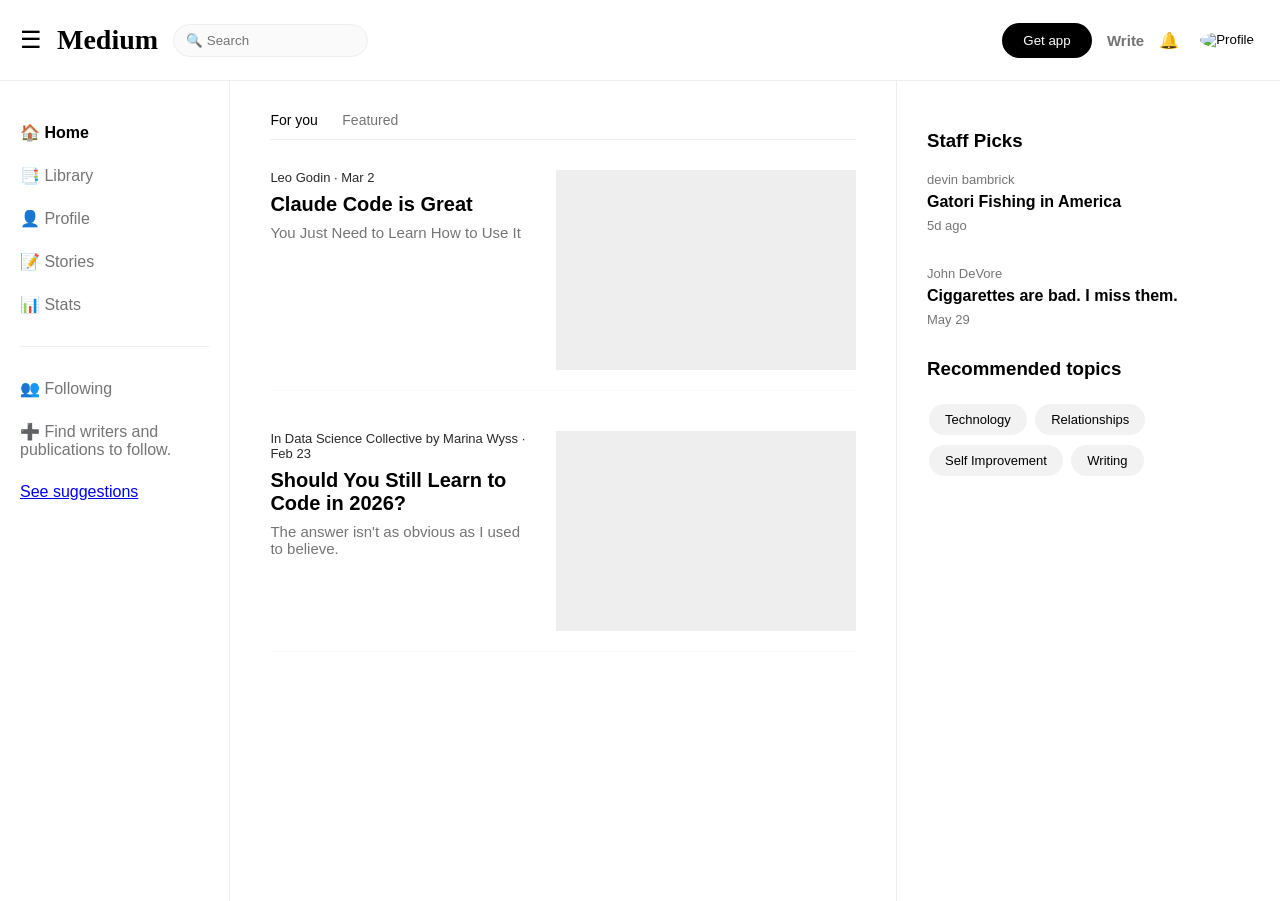
==== CSS/lecture6/Index.html @ 044393eb "n" ====
<!DOCTYPE html>
<html lang="en">
<head>
    <meta charset="UTF-8">
    <meta name="viewport" content="width=device-width, initial-scale=1.0">
    <title>Medium</title>
    <link rel="stylesheet" href="style.css">
</head>
<body>
    <div class="layout">         
        <header class="navbar">
            <div class="nav-left">
                <div class="menu-icon">&#9776;</div>
                <h1 class="logo">Medium</h1>
                <input type="search" placeholder="🔍 Search">
            </div>
            <div class="nav-right">
                <button class="button">Get app</button>
                <h6 class="write">Write</h6>
                <h4 class="bell">🔔</h4>
                <button class="button2">
                    <img src="https://thumbs.dreamstime.com/b/cute-cartoon-style-yellow-octopus-large-eyes-floats-underwater-surrounded-cute-cartoon-style-yellow-octopus-large-387628669.jpg" alt="Profile">
                </button>
            </div>
        </header>

        <div class="main-container">
            <nav class="sidebar">
                <ul class="no-bullets">
                    <li class="active">🏠 Home</li>
                    <li>📑 Library</li>
                    <li>👤 Profile</li>
                    <li>📝 Stories</li>
                    <li>📊 Stats</li>
                    <hr class="nav-divider">
                    <li>👥 Following</li>
                    <li>➕ Find writers and publications to follow.</li>
                    <li><a href="#">See suggestions</a></li>
                </ul>
            </nav>
            <main class="feed">
                <header class="feedTabs">
                    <span class="active-tab">For you</span>
                    <span>Featured</span>
                </header>
                
                <article class="post">
                    <div class="post-content">
                        <p class="author">Leo Godin · Mar 2</p>
                        <h2>Claude Code is Great</h2>
                        <p class="content">You Just Need to Learn How to Use It</p>
                    </div>
                    <div class="post-image">
            
                    </div>
                </article>
                
                <article class="post">
                    <div class="post-content">
                        <p class="author">In Data Science Collective by Marina Wyss · Feb 23</p>
                        <h2>Should You Still Learn to Code in 2026?</h2>
                        <p class="content">The answer isn't as obvious as I used to believe.</p>
                    </div>
                    <div class="post-image"></div>
                </article>
            </main>

            <aside class="rightBar">
                <h3>Staff Picks</h3>
                <div class="staffPicks">
                    <span>devin bambrick</span>
                    <p><strong>Gatori Fishing in America</strong></p>
                    <span>5d ago</span>
                </div>
                <div class="staffPicks">
                    <span>John DeVore</span>
                    <p><strong>Ciggarettes are bad. I miss them.</strong></p>
                    <span>May 29</span>
                </div>
                <div class="topics">
                    <h3>Recommended topics</h3>
                    <button>Technology</button>
                    <button>Relationships</button>
                    <button>Self Improvement</button>
                    <button>Writing</button>
                </div>
            </aside>
        </div>
    </div>
</body>
</html>
---- CSS/lecture6/style.css ----
body {
    margin: 0;
    font-family: sans-serif;
}
.navbar {
    display: flex;
    align-items: center;
    justify-content: space-between;
    padding: 10px 20px;
    border-bottom: 1px solid #eee;
    height: 60px;
}
.nav-left, .nav-right {
    display: flex;
    align-items: center;
    gap: 15px;
}
.menu-icon {
    font-size: 24px;
    cursor: pointer;
}
.logo {
    font-family: serif;
    font-weight: bold;
    margin: 0;
    font-size: 28px;
}
.navbar input[type="search"] {
    padding: 8px 12px;
    border-radius: 20px;
    border: 1px solid #eee;
    background-color: #fafafa;
}
.write {
    font-size: 15px;
    cursor: pointer;
    color: rgb(116, 115, 115);
    margin: 0;
}
.button {
    width: 90px;
    height: 35px;
    background-color: black;
    color: white;
    border-radius: 50px;
    border: none;
    cursor: pointer;
}
.button2 {
    border: none;
    background: none;
    cursor: pointer;
}
.button2 img {
    border-radius: 50%;
    width: 32px;
    height: 32px;
    object-fit: cover;
}
.main-container {
    display: grid;
    grid-template-columns: 18% 52% 30%;
    min-height: calc(100vh - 80px);
}
.sidebar {
    padding: 30px 20px;
    border-right: 1px solid #eee;
}
.no-bullets {
    list-style-type: none;
    padding: 0;
    margin: 0;
}
.no-bullets li {
    padding: 12px 0;
    color: #757575;
    cursor: pointer;
}
.no-bullets li.active {
    color: black;
    font-weight: bold;
}
.nav-divider {
    border: 0;
    border-top: 1px solid #eee;
    margin: 20px 0;
}
.feed {
    padding: 30px 40px;
}
.feedTabs {
    border-bottom: 1px solid #eee;
    padding-bottom: 10px;
    margin-bottom: 30px;
}
.feedTabs span {
    margin-right: 20px;
    color: #757575;
    cursor: pointer;
    font-size: 14px;
}
.feedTabs .active-tab {
    color: black;
    font-weight: 500;
}
.post {
    display: flex;
    justify-content: space-between;
    gap: 20px;
    margin-bottom: 40px;
    border-bottom: 1px solid #fafafa;
    padding-bottom: 20px;
}
.post-content {
    flex: 1;
}
.post h2 { 
    font-size: 20px; 
    margin: 8px 0; 
    font-weight: bold;
}
.author { 
    font-size: 13px; 
    color: #292929; 
    margin: 0;
}
.content { 
    color: #757575; 
    font-size: 15px; 
    margin: 0;
}
.post-image {
    width: 300px;
    height: 200px;
    background-color: #eee;
    overflow: hidden;
}
.rightBar {
    padding: 30px;
    border-left: 1px solid #eee;
}
.staffPicks {
    margin-bottom: 30px;
}
.staffPicks span {
    font-size: 13px;
    color: #757575;
}
.staffPicks p {
    margin: 5px 0;
}
.topics button {
    background: #f2f2f2;
    border: none;
    padding: 8px 16px;
    border-radius: 20px;
    margin: 5px 2px;
    cursor: pointer;
    font-size: 13px;
}
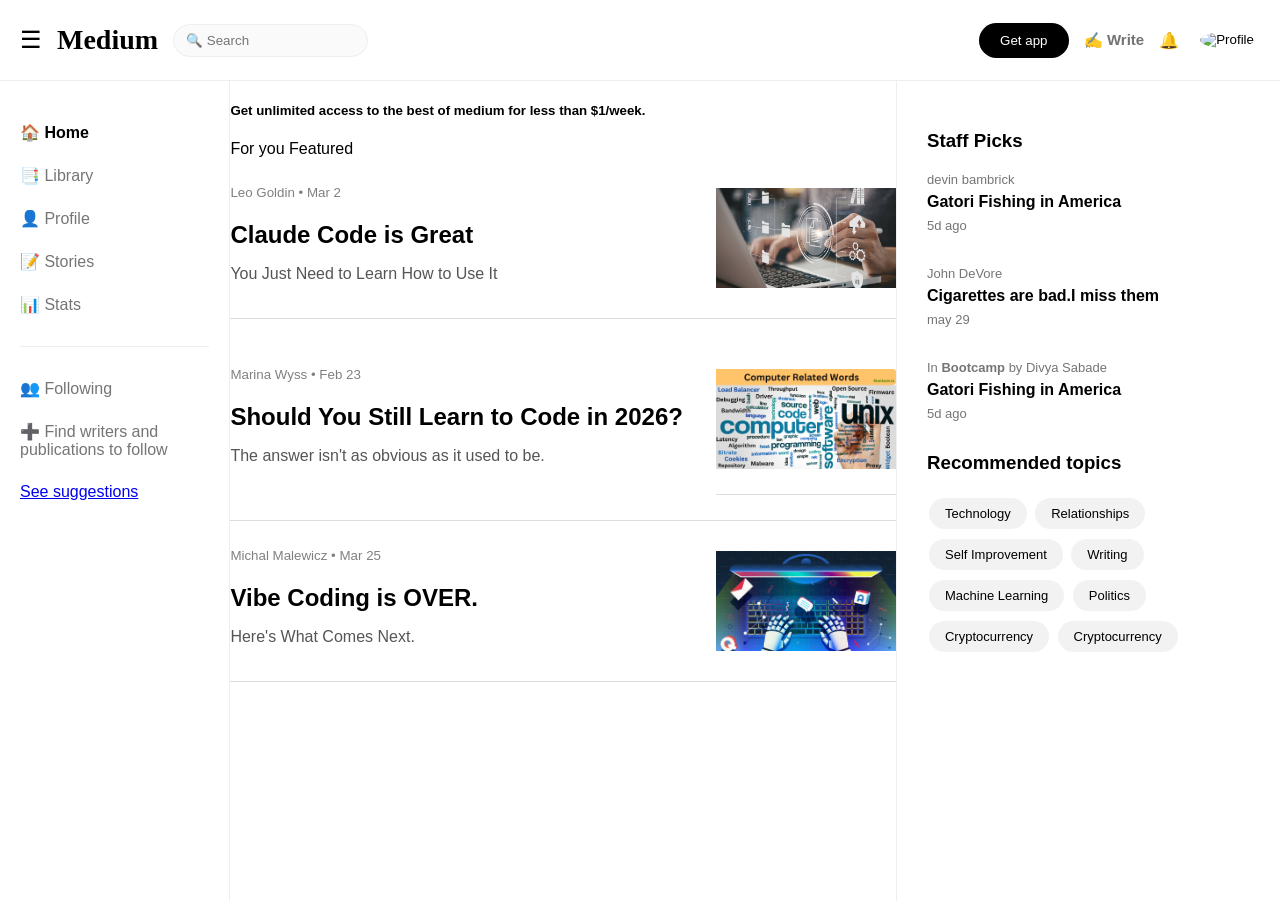
==== commit 299a3367: "n" ====
--- a/CSS/lecture6/Index.html
+++ b/CSS/lecture6/Index.html
@@ -16,10 +16,10 @@
             </div>
             <div class="nav-right">
                 <button class="button">Get app</button>
-                <h6 class="write">Write</h6>
+                <h6 class="write">✍️ Write</h6>
                 <h4 class="bell">🔔</h4>
                 <button class="button2">
-                    <img src="https://thumbs.dreamstime.com/b/cute-cartoon-style-yellow-octopus-large-eyes-floats-underwater-surrounded-cute-cartoon-style-yellow-octopus-large-387628669.jpg" alt="Profile">
+                    <img src="https://search.brave.com/images?q=Image&context=[base64]&sig=0877b6204be77fdf4cf84f380f8264962673c83ff10a763adce51999fde9c821&nonce=5164421b515d15a4c940cc76b9a89c3d&source=infoboxImg" alt="Profile">
                 </button>
             </div>
         </header>
@@ -34,36 +34,55 @@
                     <li>📊 Stats</li>
                     <hr class="nav-divider">
                     <li>👥 Following</li>
-                    <li>➕ Find writers and publications to follow.</li>
+                    <li>➕ Find writers and publications to follow</li>
                     <li><a href="#">See suggestions</a></li>
                 </ul>
             </nav>
-            <main class="feed">
-                <header class="feedTabs">
-                    <span class="active-tab">For you</span>
-                    <span>Featured</span>
-                </header>
+
+                  <main class="content">
+            <h5 id="move">Get unlimited access to the best of medium for less than $1/week.</h5>
+
+            <div class="tabs">
+                <span class="active">For you</span>
+                <span>Featured</span>
+            </div>
+            
+            <div class="art">
+                <div class="art-text">
+                    <small>Leo Goldin • Mar 2</small>
+                    <h2>Claude Code is Great</h2>
+                    <p>You Just Need to Learn How to Use It</p>
+                    
+                </div>
+
+                <img src="photos2.jpg" alt="Art Image">
+            </div>
+
+            <div class="art">
+                <div class="art-text">
+                    <small>Marina Wyss • Feb 23</small>
+                    <h2>Should You Still Learn to Code in 2026?</h2>
+                    <p>The answer isn't as obvious as it used to be.</p>
+                    
+                </div>
+                <div class="art">
+                    <img src="photos1.png" alt="Art Image">
+                </div>
+
                 
-                <article class="post">
-                    <div class="post-content">
-                        <p class="author">Leo Godin · Mar 2</p>
-                        <h2>Claude Code is Great</h2>
-                        <p class="content">You Just Need to Learn How to Use It</p>
-                    </div>
-                    <div class="post-image">
-            
-                    </div>
-                </article>
-                
-                <article class="post">
-                    <div class="post-content">
-                        <p class="author">In Data Science Collective by Marina Wyss · Feb 23</p>
-                        <h2>Should You Still Learn to Code in 2026?</h2>
-                        <p class="content">The answer isn't as obvious as I used to believe.</p>
-                    </div>
-                    <div class="post-image"></div>
-                </article>
-            </main>
+            </div>
+
+            <div class="art">
+                <div class="art-text">
+                    <small>Michal Malewicz • Mar 25</small>
+                    <h2>Vibe Coding is OVER.</h2>
+                    <p>Here's What Comes Next.</p>
+                </div>
+
+                <img src="photos3.jpg" alt="Art Image">
+            </div>
+
+        </main>
 
             <aside class="rightBar">
                 <h3>Staff Picks</h3>
@@ -74,15 +93,27 @@
                 </div>
                 <div class="staffPicks">
                     <span>John DeVore</span>
-                    <p><strong>Ciggarettes are bad. I miss them.</strong></p>
-                    <span>May 29</span>
+                    <p><strong>Cigarettes are bad.I miss them</strong></p>
+                    <span>may 29</span>
+
                 </div>
+                <div class="staffPicks">
+                    <span>In <b>Bootcamp </b> by Divya Sabade</span>
+                    <p><strong>Gatori Fishing in America</strong></p>
+                    <span>5d ago</span>
+
+                </div>
+
                 <div class="topics">
                     <h3>Recommended topics</h3>
                     <button>Technology</button>
                     <button>Relationships</button>
                     <button>Self Improvement</button>
                     <button>Writing</button>
+                    <button>Machine Learning</button>
+                    <button>Politics</button>
+                    <button>Cryptocurrency</button>
+                    <button>Cryptocurrency</button>
                 </div>
             </aside>
         </div>
--- a/CSS/lecture6/style.css
+++ b/CSS/lecture6/style.css
@@ -1,7 +1,9 @@
+/* Base setup to reset margins */
 body {
     margin: 0;
     font-family: sans-serif;
 }
+
 .navbar {
     display: flex;
     align-items: center;
@@ -10,33 +12,39 @@
     border-bottom: 1px solid #eee;
     height: 60px;
 }
+
 .nav-left, .nav-right {
     display: flex;
     align-items: center;
     gap: 15px;
 }
+
 .menu-icon {
     font-size: 24px;
     cursor: pointer;
 }
+
 .logo {
     font-family: serif;
     font-weight: bold;
     margin: 0;
     font-size: 28px;
 }
+
 .navbar input[type="search"] {
     padding: 8px 12px;
     border-radius: 20px;
     border: 1px solid #eee;
     background-color: #fafafa;
 }
+
 .write {
     font-size: 15px;
     cursor: pointer;
     color: rgb(116, 115, 115);
     margin: 0;
 }
+
 .button {
     width: 90px;
     height: 35px;
@@ -46,63 +54,79 @@
     border: none;
     cursor: pointer;
 }
+
 .button2 {
     border: none;
     background: none;
     cursor: pointer;
 }
+
 .button2 img {
     border-radius: 50%;
     width: 32px;
     height: 32px;
     object-fit: cover;
 }
+
+/* Main Layout Structure */
 .main-container {
     display: grid;
     grid-template-columns: 18% 52% 30%;
     min-height: calc(100vh - 80px);
 }
+
+/* Sidebar styling without <br> tags */
 .sidebar {
     padding: 30px 20px;
     border-right: 1px solid #eee;
 }
+
 .no-bullets {
     list-style-type: none;
     padding: 0;
     margin: 0;
 }
+
 .no-bullets li {
     padding: 12px 0;
     color: #757575;
     cursor: pointer;
 }
+
 .no-bullets li.active {
     color: black;
     font-weight: bold;
 }
+
 .nav-divider {
     border: 0;
     border-top: 1px solid #eee;
     margin: 20px 0;
 }
+
+/* Feed & Posts */
 .feed {
     padding: 30px 40px;
 }
+
 .feedTabs {
     border-bottom: 1px solid #eee;
     padding-bottom: 10px;
     margin-bottom: 30px;
 }
+
 .feedTabs span {
     margin-right: 20px;
     color: #757575;
     cursor: pointer;
     font-size: 14px;
 }
+
 .feedTabs .active-tab {
     color: black;
     font-weight: 500;
 }
+
 .post {
     display: flex;
     justify-content: space-between;
@@ -111,44 +135,54 @@
     border-bottom: 1px solid #fafafa;
     padding-bottom: 20px;
 }
+
 .post-content {
     flex: 1;
 }
+
 .post h2 { 
     font-size: 20px; 
     margin: 8px 0; 
     font-weight: bold;
 }
+
 .author { 
     font-size: 13px; 
     color: #292929; 
     margin: 0;
 }
-.content { 
+
+.excerpt { 
     color: #757575; 
     font-size: 15px; 
     margin: 0;
 }
+
 .post-image {
-    width: 300px;
-    height: 200px;
-    background-color: #eee;
-    overflow: hidden;
-}
+    width: 112px;
+    height: 112px;
+    background-color: #f2f2f2;
+}
+
+/* Right Sidebar styling */
 .rightBar {
     padding: 30px;
     border-left: 1px solid #eee;
 }
+
 .staffPicks {
     margin-bottom: 30px;
 }
+
 .staffPicks span {
     font-size: 13px;
     color: #757575;
 }
+
 .staffPicks p {
     margin: 5px 0;
 }
+
 .topics button {
     background: #f2f2f2;
     border: none;
@@ -157,4 +191,60 @@
     margin: 5px 2px;
     cursor: pointer;
     font-size: 13px;
+}
+active{
+    font-weight: bold;
+    border-bottom: 2px solid black;
+    padding-bottom: 5px;
+}
+
+.art{
+    display: flex;
+    justify-content: space-between;
+    align-items: center;
+    padding: 25px 0;
+    border-bottom: 1px solid #ddd;
+}
+
+.art-text{
+    width: 70%;
+}
+
+.art h2{
+    margin-bottom: 10px;
+}
+
+.art p{
+    color: #555;
+    margin-bottom: 10px;
+}
+
+.art small{
+    color: gray;
+}
+
+.art img{
+    width: 180px;
+    height: 100px;
+    object-fit: cover;
+}
+#directions{
+    display: flex;
+    justify-content: center;
+    align-items: center;
+    padding: 20px 0;
+}
+.flex{
+    width: 80%;
+    height: 100px;
+    background-color: #f2f2f2;
+    display: flex;
+    justify-content: center;
+    align-items: center;
+    font-size: 18px;
+    color: #555;
+}
+.span{
+    color: #555;
+    font-size: 14px;
 }
